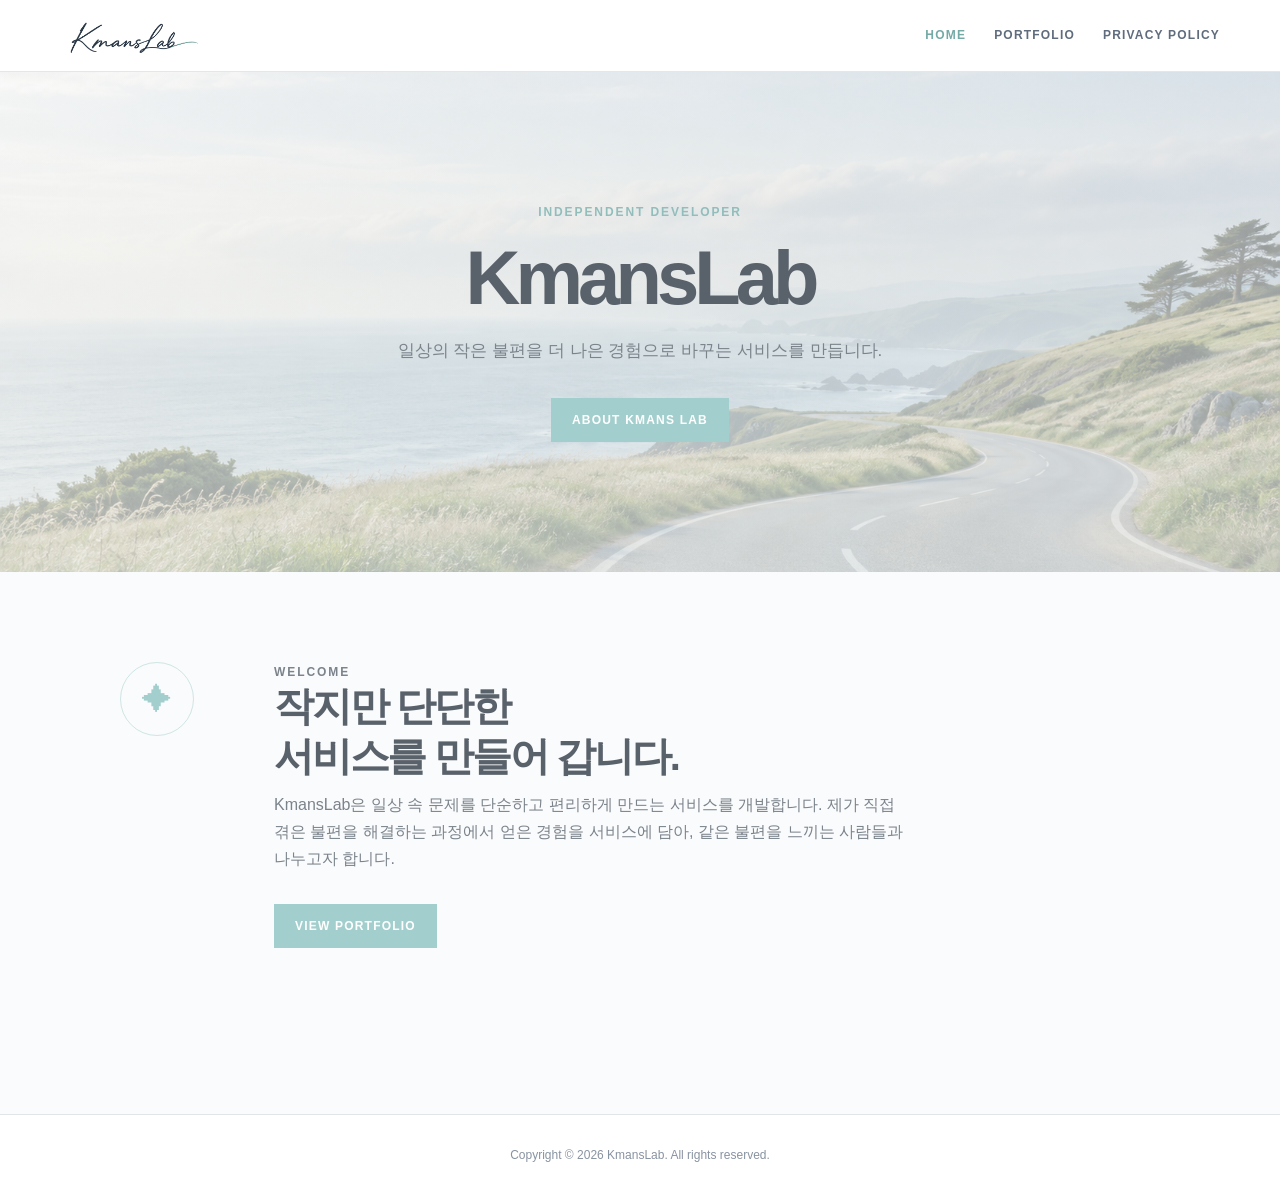
==== index.html @ 97454b63 "Add files via upload" ====
<!doctype html>
<html lang="ko"><head><meta charset="utf-8"><meta name="viewport" content="width=device-width, initial-scale=1"><meta name="description" content="KmansLab 앱 포트폴리오"><title>KmansLab</title><link rel="icon" type="image/png" href="image/kmanslab-favicon-k.png"><link rel="stylesheet" href="site.css"></head>
<body><header class="site-header"><a class="brand" href="index.html" aria-label="KmansLab 홈" aria-current="page"><img class="brand-icon" src="image/kmanslab-wordmark.png" alt="KmansLab"></a><nav class="nav" aria-label="주요 메뉴"><a href="index.html" aria-current="page">HOME</a><a href="portfolio.html">PORTFOLIO</a><a href="privacy_policy.html">PRIVACY POLICY</a></nav></header>
<main><section class="hero"><div class="hero-inner"><p class="eyebrow">Independent Developer</p><h1>KmansLab</h1><p>일상의 작은 불편을 더 나은 경험으로 바꾸는 서비스를 만듭니다.</p><a class="button" href="#about">ABOUT KMANS LAB</a></div></section><section class="content" id="about"><div class="intro"><div class="section-symbol" aria-hidden="true">✦</div><div><p class="eyebrow">Welcome</p><h2>작지만 단단한<br>서비스를 만들어 갑니다.</h2><p>KmansLab은 일상 속 문제를 단순하고 편리하게 만드는 서비스를 개발합니다. 제가 직접 겪은 불편을 해결하는 과정에서 얻은 경험을 서비스에 담아, 같은 불편을 느끼는 사람들과 나누고자 합니다.</p><a class="button" href="portfolio.html">VIEW PORTFOLIO</a></div></div></section></main><footer>Copyright © 2026 KmansLab. All rights reserved.</footer></body></html>
---- site.css ----
:root { --navy:#59616a; --paper:#fafbfc; --mist:#f3f5f7; --line:#e1e5e8; --muted:#7b838b; --coral:#9bcfcb; }
* { box-sizing:border-box; }
html { scroll-behavior:smooth; }
body { margin:0; overflow-x:hidden; color:var(--navy); background:var(--paper); font-family:-apple-system,BlinkMacSystemFont,"Apple SD Gothic Neo","Noto Sans KR",sans-serif; line-height:1.7; }
img { max-width:100%; }
a { color:inherit; }
.site-header { position:sticky; z-index:10; top:0; display:flex; align-items:center; justify-content:space-between; height:72px; padding:0 max(24px,calc((100vw - 1160px)/2)); border-bottom:1px solid rgba(225,229,232,.9); background:rgba(255,255,255,.92); -webkit-backdrop-filter:blur(14px); backdrop-filter:blur(14px); }
.brand { display:inline-flex; align-items:center; color:var(--navy); text-decoration:none; }
.brand-icon { display:block; width:154px; height:48px; object-fit:contain; object-position:left center; }
.nav { display:flex; align-items:center; gap:28px; }
.nav a { min-height:44px; display:inline-flex; align-items:center; color:#5f6c7e; font-size:12px; font-weight:750; letter-spacing:.1em; text-decoration:none; white-space:nowrap; }
.nav a:hover,.nav a[aria-current="page"] { color:#74aaa6; }
.hero { display:grid; min-height:500px; place-items:center; padding:80px 24px; text-align:center; background-image:linear-gradient(rgba(250,252,252,.48),rgba(239,245,245,.66)),url("image/hero-coast.png"); background-position:center 55%; background-size:cover; }
.hero-inner { max-width:700px; color:var(--navy); }
.eyebrow { margin:0 0 16px; color:#91bdbb; font-size:12px; font-weight:800; letter-spacing:.16em; text-transform:uppercase; }
h1,h2,h3,p { margin-top:0; }
.hero h1 { margin-bottom:18px; font-size:clamp(42px,7vw,76px); letter-spacing:-.065em; line-height:1.06; }
.hero p:last-of-type { max-width:520px; margin:0 auto; color:var(--muted); font-size:17px; }
.button { display:inline-flex; min-height:44px; align-items:center; justify-content:center; margin-top:32px; padding:11px 21px; color:#fff; background:#a2cfcd; font-size:12px; font-weight:800; letter-spacing:.1em; text-decoration:none; }
.button:hover { background:#88bbb8; }
.content { width:min(100% - 48px,1040px); margin:0 auto; padding:90px 0; }
.intro { display:grid; grid-template-columns:120px 1fr; gap:34px; padding:0 0 76px; }
.section-symbol { display:grid; width:74px; height:74px; place-items:center; color:#a2cfcd; border:1px solid #cfe5e4; border-radius:50%; font-size:30px; }
.intro h2 { margin-bottom:10px; font-size:clamp(27px,4vw,40px); letter-spacing:-.055em; line-height:1.23; }
.intro p { max-width:640px; margin:0; color:var(--muted); }
.page-title { padding:88px 24px 58px; text-align:center; background:var(--mist); }
.page-title .section-symbol { margin:0 auto 17px; }
.page-title h1 { margin:0; font-size:clamp(32px,5vw,48px); letter-spacing:-.05em; }
.page-title p { margin:10px 0 0; color:var(--muted); }
.portfolio-grid { display:grid; grid-template-columns:repeat(3,1fr); gap:28px; }
.app-card { min-height:380px; padding:32px; border:1px solid var(--line); background:#fff; transition:transform .18s,box-shadow .18s; }
.app-card:hover { transform:translateY(-5px); box-shadow:0 15px 35px rgba(23,35,59,.1); }
.app-card-head { display:flex; align-items:center; justify-content:space-between; gap:16px; margin-bottom:42px; }
.app-icon { position:relative; display:grid; width:76px; height:76px; place-items:center; overflow:hidden; color:#fff; background:linear-gradient(145deg,#b9dedc,#94c6c3); border-radius:21px; box-shadow:0 10px 20px rgba(124,169,166,.18); font-size:25px; font-weight:800; letter-spacing:-.09em; }
.app-icon img { position:absolute; inset:0; width:100%; height:100%; object-fit:cover; }
.app-icon-fallback { position:relative; z-index:0; }
.app-card h2 { margin-bottom:12px; font-size:23px; letter-spacing:-.04em; }
.app-card p { color:var(--muted); font-size:15px; }
.platforms { display:flex; flex-wrap:wrap; gap:7px; margin-top:20px; }
.app-card-head .platforms { margin-top:0; }
.platform { padding:4px 9px; color:#719c9a; background:#eef8f7; border:1px solid #d7eeec; border-radius:999px; font-size:10px; font-weight:800; letter-spacing:.06em; }
.service-links { display:flex; flex-wrap:wrap; justify-content:center; gap:10px; margin-top:24px; }
.service-link { display:inline-flex; min-height:44px; align-items:center; gap:9px; padding:10px 14px; color:#667d7d; border:1px solid #cfe5e4; background:#f6fbfb; font-size:13px; font-weight:750; text-decoration:none; }
.service-link:hover { color:#4e8b88; border-color:#a2cfcd; background:#eef8f7; }
.service-link span { color:#9bcfcb; font-size:16px; line-height:1; }
.app-store-link { min-width:220px; justify-content:center; }
.future-card { display:grid; min-height:380px; place-items:center; padding:32px; color:var(--muted); border:1px dashed #bdc9d5; background:transparent; text-align:center; }
.future-card span { display:grid; width:52px; height:52px; place-items:center; margin:auto; color:#9bcfcb; border:1px solid #cfe5e4; border-radius:50%; font-size:24px; }
.future-card h2 { margin:18px 0 5px; color:var(--navy); font-size:19px; }
.future-card p { margin:0; font-size:14px; }
.policy { width:min(100% - 48px,790px); margin:70px auto 90px; padding:0 52px; }
.policy-note { margin:0 -52px 34px; padding:23px 52px; color:#657d7d; background:#f0f8f8; border-left:4px solid #a2cfcd; }
.policy-note strong { display:block; margin-bottom:3px; }
.policy section { padding:25px 0; border-bottom:1px solid var(--line); }
.policy h2 { margin-bottom:8px; font-size:17px; letter-spacing:-.025em; }
.policy p { margin-bottom:0; color:var(--muted); font-size:15px; }
.service-list { margin:14px 0 0; padding:0; color:var(--muted); list-style:none; font-size:15px; }
.service-list li { position:relative; padding-left:17px; }
.service-list li::before { position:absolute; top:.82em; left:0; width:5px; height:5px; background:#a2cfcd; border-radius:50%; content:""; }
.effective { padding:22px 0; color:var(--muted); font-size:13px; }
footer { padding:30px 24px; color:#8893a1; border-top:1px solid var(--line); background:#fff; font-size:12px; text-align:center; }
@media (max-width:900px) { .portfolio-grid { grid-template-columns:repeat(2,minmax(0,1fr)); gap:20px; } }
@media (max-width:700px) {
  .site-header { height:auto; min-height:98px; flex-direction:column; justify-content:center; padding:calc(8px + env(safe-area-inset-top)) 16px 0; }
  .brand-icon { width:142px; height:42px; object-position:center; }
  .nav { width:calc(100% + 32px); justify-content:center; gap:0; border-top:1px solid rgba(225,229,232,.75); }
  .nav a { flex:1; justify-content:center; min-height:42px; padding:0 4px; font-size:10px; letter-spacing:.045em; }
  .hero { min-height:min(620px,calc(100svh - 98px)); padding:64px 20px; background-position:58% center; }
  .hero h1 { margin-bottom:16px; font-size:clamp(40px,14vw,58px); }
  .hero p:last-of-type { font-size:16px; line-height:1.75; }
  .content { width:min(100% - 32px,1040px); padding:58px 0; }
  .intro { grid-template-columns:1fr; gap:20px; padding-bottom:44px; }
  .intro h2 { font-size:clamp(28px,9vw,36px); }
  .section-symbol { width:62px; height:62px; font-size:25px; }
  .portfolio-grid { grid-template-columns:1fr; gap:18px; }
  .app-card,.future-card { min-height:0; padding:25px; }
  .app-card-head { margin-bottom:28px; }
  .app-icon { width:70px; height:70px; border-radius:19px; }
  .future-card { min-height:260px; }
  .page-title { padding:52px 18px 38px; }
  .page-title h1 { font-size:clamp(30px,10vw,40px); }
  .page-title p { font-size:15px; }
  .policy { width:min(100% - 32px,790px); margin:38px auto 56px; padding:0; }
  .policy-note { margin:0 0 22px; padding:20px; border-left-width:3px; }
  .policy section { padding:22px 0; }
  .policy h2 { font-size:16px; line-height:1.55; }
  .policy p,.service-list { font-size:15px; }
  footer { padding:26px 18px; }
}
@media (max-width:380px) {
  .site-header { padding-right:12px; padding-left:12px; }
  .nav { width:calc(100% + 24px); }
  .nav a { font-size:9px; letter-spacing:.02em; }
  .hero { padding-right:16px; padding-left:16px; }
  .content,.policy { width:calc(100% - 28px); }
  .app-card,.future-card { padding:22px; }
}
@media (prefers-reduced-motion:reduce) { html { scroll-behavior:auto; } .app-card { transition:none; } }
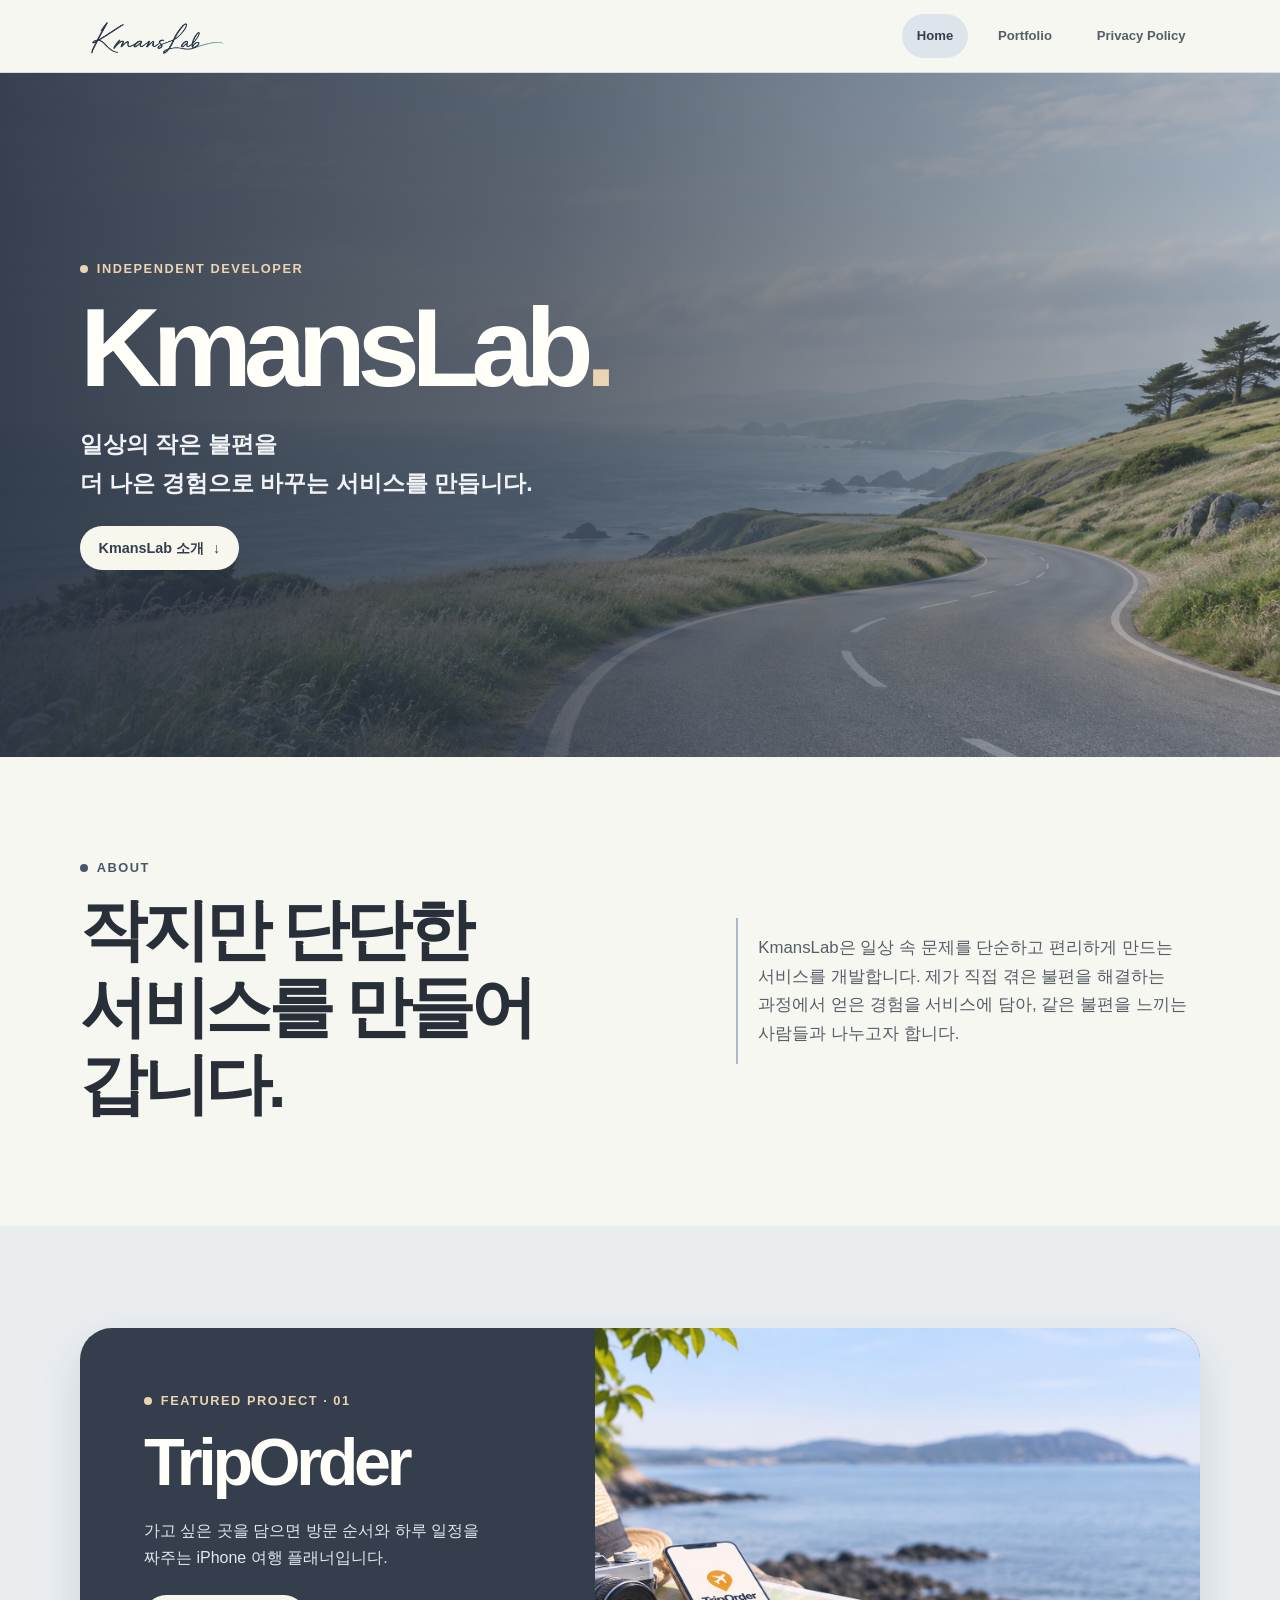
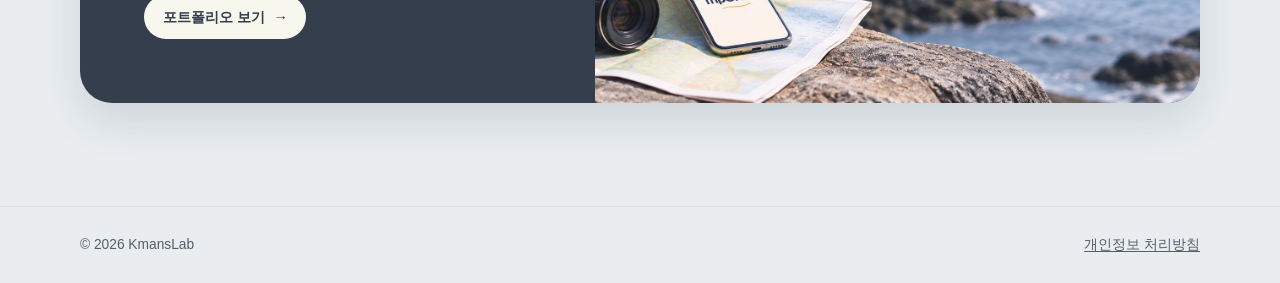
==== commit 43f6b6b6: "Add files via upload" ====
--- a/index.html
+++ b/index.html
@@ -1,4 +1,72 @@
 <!doctype html>
-<html lang="ko"><head><meta charset="utf-8"><meta name="viewport" content="width=device-width, initial-scale=1"><meta name="description" content="KmansLab 앱 포트폴리오"><title>KmansLab</title><link rel="icon" type="image/png" href="image/kmanslab-favicon-k.png"><link rel="stylesheet" href="site.css"></head>
-<body><header class="site-header"><a class="brand" href="index.html" aria-label="KmansLab 홈" aria-current="page"><img class="brand-icon" src="image/kmanslab-wordmark.png" alt="KmansLab"></a><nav class="nav" aria-label="주요 메뉴"><a href="index.html" aria-current="page">HOME</a><a href="portfolio.html">PORTFOLIO</a><a href="privacy_policy.html">PRIVACY POLICY</a></nav></header>
-<main><section class="hero"><div class="hero-inner"><p class="eyebrow">Independent Developer</p><h1>KmansLab</h1><p>일상의 작은 불편을 더 나은 경험으로 바꾸는 서비스를 만듭니다.</p><a class="button" href="#about">ABOUT KMANS LAB</a></div></section><section class="content" id="about"><div class="intro"><div class="section-symbol" aria-hidden="true">✦</div><div><p class="eyebrow">Welcome</p><h2>작지만 단단한<br>서비스를 만들어 갑니다.</h2><p>KmansLab은 일상 속 문제를 단순하고 편리하게 만드는 서비스를 개발합니다. 제가 직접 겪은 불편을 해결하는 과정에서 얻은 경험을 서비스에 담아, 같은 불편을 느끼는 사람들과 나누고자 합니다.</p><a class="button" href="portfolio.html">VIEW PORTFOLIO</a></div></div></section></main><footer>Copyright © 2026 KmansLab. All rights reserved.</footer></body></html>
+<html lang="ko">
+<head>
+  <meta charset="utf-8">
+  <meta name="viewport" content="width=device-width, initial-scale=1">
+  <meta name="description" content="일상의 작은 불편을 더 나은 경험으로 바꾸는 KmansLab의 서비스 포트폴리오">
+  <meta name="theme-color" content="#f7f7f1">
+  <title>KmansLab</title>
+  <link rel="icon" type="image/png" href="image/kmanslab-favicon-k.png">
+  <link rel="stylesheet" href="site.css">
+  <script src="site-motion.js" defer></script>
+</head>
+<body>
+  <a class="skip-link" href="#main">본문으로 건너뛰기</a>
+  <header class="site-header">
+    <div class="wrap header-inner">
+      <a class="brand" href="index.html" aria-label="KmansLab 홈">
+        <img src="image/kmanslab-wordmark.png" alt="" width="150" height="50">
+      </a>
+      <nav class="nav" aria-label="주요 메뉴">
+        <a href="index.html" aria-current="page">Home</a>
+        <a href="portfolio.html">Portfolio</a>
+        <a href="privacy_policy.html">Privacy Policy</a>
+      </nav>
+    </div>
+  </header>
+  <main id="main" tabindex="-1">
+    <section class="hero" aria-labelledby="home-title">
+      <div class="wrap hero-inner">
+        <div data-reveal>
+          <p class="eyebrow">Independent developer</p>
+          <h1 id="home-title">KmansLab<span>.</span></h1>
+          <p class="hero-description">일상의 작은 불편을<br>더 나은 경험으로 바꾸는 서비스를 만듭니다.</p>
+          <a class="button button-light" href="#about">KmansLab 소개 <span aria-hidden="true">↓</span></a>
+        </div>
+      </div>
+    </section>
+
+    <section class="wrap about section-space" id="about" aria-labelledby="about-title">
+      <div data-reveal>
+        <p class="eyebrow">About</p>
+        <h2 id="about-title">작지만 단단한<br>서비스를 만들어 갑니다.</h2>
+      </div>
+      <div class="about-copy" data-reveal>
+        <p>KmansLab은 일상 속 문제를 단순하고 편리하게 만드는 서비스를 개발합니다. 제가 직접 겪은 불편을 해결하는 과정에서 얻은 경험을 서비스에 담아, 같은 불편을 느끼는 사람들과 나누고자 합니다.</p>
+      </div>
+    </section>
+
+    <section class="feature-band section-space" aria-labelledby="featured-title">
+      <div class="wrap">
+        <article class="featured" data-reveal>
+          <div class="featured-copy">
+            <p class="eyebrow">Featured project · 01</p>
+            <h2 id="featured-title">TripOrder</h2>
+            <p>가고 싶은 곳을 담으면 방문 순서와 하루 일정을 짜주는 iPhone 여행 플래너입니다.</p>
+            <a class="button button-light" href="portfolio.html">포트폴리오 보기 <span aria-hidden="true">→</span></a>
+          </div>
+          <div class="featured-image">
+            <img src="image/triporder-coast-feature.jpg" alt="TripOrder가 표시된 휴대전화와 지도, 카메라가 놓인 바닷가 여행 준비 장면" width="1774" height="887" loading="lazy">
+          </div>
+        </article>
+      </div>
+    </section>
+  </main>
+  <footer class="site-footer">
+    <div class="wrap footer-inner">
+      <p>© 2026 KmansLab</p>
+      <a href="privacy_policy.html">개인정보 처리방침</a>
+    </div>
+  </footer>
+</body>
+</html>
--- a/site.css
+++ b/site.css
@@ -1,98 +1,364 @@
-:root { --navy:#59616a; --paper:#fafbfc; --mist:#f3f5f7; --line:#e1e5e8; --muted:#7b838b; --coral:#9bcfcb; }
-* { box-sizing:border-box; }
-html { scroll-behavior:smooth; }
-body { margin:0; overflow-x:hidden; color:var(--navy); background:var(--paper); font-family:-apple-system,BlinkMacSystemFont,"Apple SD Gothic Neo","Noto Sans KR",sans-serif; line-height:1.7; }
-img { max-width:100%; }
-a { color:inherit; }
-.site-header { position:sticky; z-index:10; top:0; display:flex; align-items:center; justify-content:space-between; height:72px; padding:0 max(24px,calc((100vw - 1160px)/2)); border-bottom:1px solid rgba(225,229,232,.9); background:rgba(255,255,255,.92); -webkit-backdrop-filter:blur(14px); backdrop-filter:blur(14px); }
-.brand { display:inline-flex; align-items:center; color:var(--navy); text-decoration:none; }
-.brand-icon { display:block; width:154px; height:48px; object-fit:contain; object-position:left center; }
-.nav { display:flex; align-items:center; gap:28px; }
-.nav a { min-height:44px; display:inline-flex; align-items:center; color:#5f6c7e; font-size:12px; font-weight:750; letter-spacing:.1em; text-decoration:none; white-space:nowrap; }
-.nav a:hover,.nav a[aria-current="page"] { color:#74aaa6; }
-.hero { display:grid; min-height:500px; place-items:center; padding:80px 24px; text-align:center; background-image:linear-gradient(rgba(250,252,252,.48),rgba(239,245,245,.66)),url("image/hero-coast.png"); background-position:center 55%; background-size:cover; }
-.hero-inner { max-width:700px; color:var(--navy); }
-.eyebrow { margin:0 0 16px; color:#91bdbb; font-size:12px; font-weight:800; letter-spacing:.16em; text-transform:uppercase; }
-h1,h2,h3,p { margin-top:0; }
-.hero h1 { margin-bottom:18px; font-size:clamp(42px,7vw,76px); letter-spacing:-.065em; line-height:1.06; }
-.hero p:last-of-type { max-width:520px; margin:0 auto; color:var(--muted); font-size:17px; }
-.button { display:inline-flex; min-height:44px; align-items:center; justify-content:center; margin-top:32px; padding:11px 21px; color:#fff; background:#a2cfcd; font-size:12px; font-weight:800; letter-spacing:.1em; text-decoration:none; }
-.button:hover { background:#88bbb8; }
-.content { width:min(100% - 48px,1040px); margin:0 auto; padding:90px 0; }
-.intro { display:grid; grid-template-columns:120px 1fr; gap:34px; padding:0 0 76px; }
-.section-symbol { display:grid; width:74px; height:74px; place-items:center; color:#a2cfcd; border:1px solid #cfe5e4; border-radius:50%; font-size:30px; }
-.intro h2 { margin-bottom:10px; font-size:clamp(27px,4vw,40px); letter-spacing:-.055em; line-height:1.23; }
-.intro p { max-width:640px; margin:0; color:var(--muted); }
-.page-title { padding:88px 24px 58px; text-align:center; background:var(--mist); }
-.page-title .section-symbol { margin:0 auto 17px; }
-.page-title h1 { margin:0; font-size:clamp(32px,5vw,48px); letter-spacing:-.05em; }
-.page-title p { margin:10px 0 0; color:var(--muted); }
-.portfolio-grid { display:grid; grid-template-columns:repeat(3,1fr); gap:28px; }
-.app-card { min-height:380px; padding:32px; border:1px solid var(--line); background:#fff; transition:transform .18s,box-shadow .18s; }
-.app-card:hover { transform:translateY(-5px); box-shadow:0 15px 35px rgba(23,35,59,.1); }
-.app-card-head { display:flex; align-items:center; justify-content:space-between; gap:16px; margin-bottom:42px; }
-.app-icon { position:relative; display:grid; width:76px; height:76px; place-items:center; overflow:hidden; color:#fff; background:linear-gradient(145deg,#b9dedc,#94c6c3); border-radius:21px; box-shadow:0 10px 20px rgba(124,169,166,.18); font-size:25px; font-weight:800; letter-spacing:-.09em; }
-.app-icon img { position:absolute; inset:0; width:100%; height:100%; object-fit:cover; }
-.app-icon-fallback { position:relative; z-index:0; }
-.app-card h2 { margin-bottom:12px; font-size:23px; letter-spacing:-.04em; }
-.app-card p { color:var(--muted); font-size:15px; }
-.platforms { display:flex; flex-wrap:wrap; gap:7px; margin-top:20px; }
-.app-card-head .platforms { margin-top:0; }
-.platform { padding:4px 9px; color:#719c9a; background:#eef8f7; border:1px solid #d7eeec; border-radius:999px; font-size:10px; font-weight:800; letter-spacing:.06em; }
-.service-links { display:flex; flex-wrap:wrap; justify-content:center; gap:10px; margin-top:24px; }
-.service-link { display:inline-flex; min-height:44px; align-items:center; gap:9px; padding:10px 14px; color:#667d7d; border:1px solid #cfe5e4; background:#f6fbfb; font-size:13px; font-weight:750; text-decoration:none; }
-.service-link:hover { color:#4e8b88; border-color:#a2cfcd; background:#eef8f7; }
-.service-link span { color:#9bcfcb; font-size:16px; line-height:1; }
-.app-store-link { min-width:220px; justify-content:center; }
-.future-card { display:grid; min-height:380px; place-items:center; padding:32px; color:var(--muted); border:1px dashed #bdc9d5; background:transparent; text-align:center; }
-.future-card span { display:grid; width:52px; height:52px; place-items:center; margin:auto; color:#9bcfcb; border:1px solid #cfe5e4; border-radius:50%; font-size:24px; }
-.future-card h2 { margin:18px 0 5px; color:var(--navy); font-size:19px; }
-.future-card p { margin:0; font-size:14px; }
-.policy { width:min(100% - 48px,790px); margin:70px auto 90px; padding:0 52px; }
-.policy-note { margin:0 -52px 34px; padding:23px 52px; color:#657d7d; background:#f0f8f8; border-left:4px solid #a2cfcd; }
-.policy-note strong { display:block; margin-bottom:3px; }
-.policy section { padding:25px 0; border-bottom:1px solid var(--line); }
-.policy h2 { margin-bottom:8px; font-size:17px; letter-spacing:-.025em; }
-.policy p { margin-bottom:0; color:var(--muted); font-size:15px; }
-.service-list { margin:14px 0 0; padding:0; color:var(--muted); list-style:none; font-size:15px; }
-.service-list li { position:relative; padding-left:17px; }
-.service-list li::before { position:absolute; top:.82em; left:0; width:5px; height:5px; background:#a2cfcd; border-radius:50%; content:""; }
-.effective { padding:22px 0; color:var(--muted); font-size:13px; }
-footer { padding:30px 24px; color:#8893a1; border-top:1px solid var(--line); background:#fff; font-size:12px; text-align:center; }
-@media (max-width:900px) { .portfolio-grid { grid-template-columns:repeat(2,minmax(0,1fr)); gap:20px; } }
-@media (max-width:700px) {
-  .site-header { height:auto; min-height:98px; flex-direction:column; justify-content:center; padding:calc(8px + env(safe-area-inset-top)) 16px 0; }
-  .brand-icon { width:142px; height:42px; object-position:center; }
-  .nav { width:calc(100% + 32px); justify-content:center; gap:0; border-top:1px solid rgba(225,229,232,.75); }
-  .nav a { flex:1; justify-content:center; min-height:42px; padding:0 4px; font-size:10px; letter-spacing:.045em; }
-  .hero { min-height:min(620px,calc(100svh - 98px)); padding:64px 20px; background-position:58% center; }
-  .hero h1 { margin-bottom:16px; font-size:clamp(40px,14vw,58px); }
-  .hero p:last-of-type { font-size:16px; line-height:1.75; }
-  .content { width:min(100% - 32px,1040px); padding:58px 0; }
-  .intro { grid-template-columns:1fr; gap:20px; padding-bottom:44px; }
-  .intro h2 { font-size:clamp(28px,9vw,36px); }
-  .section-symbol { width:62px; height:62px; font-size:25px; }
-  .portfolio-grid { grid-template-columns:1fr; gap:18px; }
-  .app-card,.future-card { min-height:0; padding:25px; }
-  .app-card-head { margin-bottom:28px; }
-  .app-icon { width:70px; height:70px; border-radius:19px; }
-  .future-card { min-height:260px; }
-  .page-title { padding:52px 18px 38px; }
-  .page-title h1 { font-size:clamp(30px,10vw,40px); }
-  .page-title p { font-size:15px; }
-  .policy { width:min(100% - 32px,790px); margin:38px auto 56px; padding:0; }
-  .policy-note { margin:0 0 22px; padding:20px; border-left-width:3px; }
-  .policy section { padding:22px 0; }
-  .policy h2 { font-size:16px; line-height:1.55; }
-  .policy p,.service-list { font-size:15px; }
-  footer { padding:26px 18px; }
-}
-@media (max-width:380px) {
-  .site-header { padding-right:12px; padding-left:12px; }
-  .nav { width:calc(100% + 24px); }
-  .nav a { font-size:9px; letter-spacing:.02em; }
-  .hero { padding-right:16px; padding-left:16px; }
-  .content,.policy { width:calc(100% - 28px); }
-  .app-card,.future-card { padding:22px; }
-}
-@media (prefers-reduced-motion:reduce) { html { scroll-behavior:auto; } .app-card { transition:none; } }
+:root {
+  --ink: #292f38;
+  --muted: #565e68;
+  --paper: #f7f7f1;
+  --surface: #fffef9;
+  --line: #d8dce1;
+  --accent: #47576b;
+  --deep: #343e4d;
+  --champagne: #ebd4b3;
+  --tint: #e9edf0;
+  --tint-strong: #dde4eb;
+  --width: 70rem;
+  --gutter: clamp(1rem, 4vw, 2rem);
+}
+
+*, *::before, *::after { box-sizing: border-box; }
+html { scroll-behavior: smooth; scroll-padding-top: 6rem; }
+body {
+  margin: 0;
+  background: var(--paper);
+  color: var(--ink);
+  font-family: -apple-system, BlinkMacSystemFont, "Apple SD Gothic Neo", "Malgun Gothic", sans-serif;
+  line-height: 1.7;
+  word-break: keep-all;
+  overflow-wrap: anywhere;
+}
+main:focus { outline: none; }
+p, h1, h2 { margin: 0; }
+a { color: inherit; }
+a:focus-visible { outline: 3px solid #926c49; outline-offset: 4px; }
+img { display: block; max-width: 100%; }
+.wrap { width: min(calc(100% - var(--gutter) * 2), var(--width)); margin-inline: auto; }
+.section-space { padding-block: clamp(3.25rem, 8vw, 6.5rem); }
+.skip-link {
+  position: fixed;
+  z-index: 20;
+  top: .5rem;
+  left: .5rem;
+  padding: .5rem 1rem;
+  transform: translateY(-150%);
+  background: var(--surface);
+}
+.skip-link:focus { transform: none; }
+
+.site-header {
+  position: sticky;
+  z-index: 10;
+  top: 0;
+  border-bottom: 1px solid var(--line);
+  background: #f7f7f1f5;
+  -webkit-backdrop-filter: blur(14px);
+  backdrop-filter: blur(14px);
+}
+.header-inner, .nav { display: flex; align-items: center; }
+.header-inner { min-height: 4.5rem; justify-content: space-between; gap: .5rem 1rem; }
+.brand { display: block; padding: .25rem 0; }
+.brand img { width: 9.4rem; height: auto; }
+.nav { gap: clamp(.25rem, 2vw, 1rem); }
+.nav a {
+  display: inline-flex;
+  align-items: center;
+  justify-content: center;
+  min-height: 44px;
+  padding: .45rem .9rem;
+  border-radius: 2rem;
+  color: var(--muted);
+  font-size: .82rem;
+  font-weight: 750;
+  text-decoration: none;
+  white-space: nowrap;
+}
+.nav a:hover { color: var(--ink); background: var(--tint); }
+.nav a[aria-current="page"] { background: var(--tint-strong); color: var(--deep); }
+
+.eyebrow {
+  display: flex;
+  align-items: center;
+  gap: .55rem;
+  margin-bottom: .9rem;
+  color: var(--accent);
+  font-size: .8rem;
+  font-weight: 800;
+  letter-spacing: .12em;
+  line-height: 1.4;
+  text-transform: uppercase;
+}
+.eyebrow::before {
+  flex: none;
+  width: .5rem;
+  height: .5rem;
+  border-radius: 50%;
+  background: currentColor;
+  content: "";
+}
+.button {
+  display: inline-flex;
+  align-items: center;
+  justify-content: center;
+  gap: .55rem;
+  min-height: 44px;
+  padding: .65rem 1.1rem;
+  border: 1px solid transparent;
+  border-radius: 2rem;
+  font-size: .9rem;
+  font-weight: 750;
+  line-height: 1.4;
+  text-align: center;
+  text-decoration: none;
+  transition: background-color .18s, border-color .18s, color .18s;
+}
+.button-light { background: #f7f7ed; color: var(--deep); }
+.button-light:hover { background: var(--champagne); }
+.button-primary { background: var(--accent); color: white; }
+.button-primary:hover { background: var(--deep); }
+.button-outline { border-color: #abb7c5; background: transparent; color: var(--deep); }
+.button-outline:hover { background: var(--tint); border-color: #7f90a4; }
+
+.hero {
+  display: grid;
+  align-items: center;
+  min-height: clamp(32rem, 76svh, 49rem);
+  padding-block: clamp(4.5rem, 11vw, 9rem);
+  background:
+    linear-gradient(90deg, #263141eb 0%, #263141b3 42%, #26314129 100%),
+    url("image/hero-coast.png") center 55% / cover var(--deep);
+  color: #fffef9;
+}
+.hero-inner { display: grid; }
+.hero h1, .page-title h1 {
+  font-size: clamp(3rem, 9vw, 7rem);
+  font-weight: 850;
+  letter-spacing: -.075em;
+  line-height: 1;
+}
+.hero .eyebrow, .portfolio-title .eyebrow, .featured .eyebrow { color: var(--champagne); }
+.hero h1 span { color: var(--champagne); }
+.hero-description {
+  max-width: 30rem;
+  margin-top: 1.3rem;
+  color: #f0f2f5;
+  font-size: clamp(1.05rem, 2.5vw, 1.45rem);
+  font-weight: 600;
+  line-height: 1.65;
+}
+.hero .button, .featured .button { margin-top: 1.5rem; }
+.about {
+  display: grid;
+  grid-template-columns: minmax(0, 1fr) minmax(0, .8fr);
+  align-items: center;
+  gap: clamp(1rem, 6vw, 5rem);
+}
+.about h2, .featured h2 {
+  font-size: clamp(2.15rem, 5.2vw, 4.25rem);
+  font-weight: 820;
+  letter-spacing: -.065em;
+  line-height: 1.16;
+}
+.about-copy { padding: 1rem 0 1rem 1.25rem; border-left: 2px solid #aab8c7; color: var(--muted); font-size: 1.05rem; }
+.feature-band { background: var(--tint); }
+.featured {
+  display: grid;
+  grid-template-columns: minmax(0, .85fr) minmax(0, 1fr);
+  overflow: hidden;
+  border-radius: clamp(1.3rem, 4vw, 2rem);
+  background: var(--deep);
+  color: #fffef8;
+  box-shadow: 0 18px 42px #28384d22;
+}
+.featured-copy { padding: clamp(1.5rem, 5vw, 4rem); }
+.featured-copy > p:not(.eyebrow) { max-width: 23rem; margin-top: .95rem; color: #e2e7ee; }
+.featured-image {
+  position: relative;
+  isolation: isolate;
+  display: grid;
+  min-height: 19rem;
+  align-items: end;
+  justify-items: end;
+  padding: clamp(1rem, 3vw, 1.5rem);
+  background: #b4c1ce;
+}
+.featured-image img { z-index: -1; }
+.featured-image img, .project-cover img { position: absolute; inset: 0; width: 100%; height: 100%; object-fit: cover; object-position: center 56%; }
+.featured-image img { object-position: 28% center; }
+.page-title { position: relative; isolation: isolate; overflow: hidden; }
+.portfolio-title { background: radial-gradient(ellipse at 86% 25%, #566477 0%, transparent 70%), var(--deep); color: #fffef9; }
+.privacy-title { background: radial-gradient(ellipse at 85% 12%, #cbd5df 0%, transparent 73%), #edefef; }
+.title-inner {
+  position: relative;
+  display: grid;
+  grid-template-columns: minmax(0, 1fr) auto;
+  align-items: center;
+  gap: 1rem;
+  padding-block: clamp(3.25rem, 9vw, 7rem);
+}
+.page-title h1 { font-size: clamp(2.6rem, 7.5vw, 5.75rem); }
+.privacy-title h1 { font-size: clamp(2.25rem, 6.25vw, 4.7rem); }
+.title-description { margin-top: 1.1rem; color: var(--muted); font-size: clamp(1rem, 2vw, 1.2rem); }
+.portfolio-title .title-description { color: #e2e7ee; }
+.title-art {
+  position: relative;
+  display: grid;
+  width: clamp(7rem, 19vw, 13rem);
+  aspect-ratio: 1;
+  place-items: center;
+  border: 1px solid currentColor;
+  border-radius: 50%;
+  color: #d9e0ea;
+}
+.title-art::before, .title-art::after {
+  position: absolute;
+  inset: 12%;
+  border: 1px solid currentColor;
+  border-radius: 50%;
+  opacity: .32;
+  content: "";
+}
+.title-art::after { inset: -13%; opacity: .23; }
+.title-art span { font-size: clamp(2.6rem, 9vw, 5.3rem); font-weight: 800; letter-spacing: -.09em; line-height: 1; }
+.privacy-title .title-art { color: var(--accent); }
+.title-art svg { width: 45%; fill: none; stroke: currentColor; stroke-width: 2.5; stroke-linecap: round; stroke-linejoin: round; }
+
+.portfolio-grid { display: grid; grid-template-columns: minmax(0, 1.5fr) minmax(0, 1fr); gap: clamp(1rem, 3vw, 1.75rem); }
+.project-card, .future-card { min-width: 0; border: 1px solid var(--line); border-radius: 1.5rem; }
+.project-card { overflow: hidden; background: var(--surface); box-shadow: 0 12px 36px #28384d14; }
+.project-cover { position: relative; min-height: clamp(11rem, 24vw, 16rem); background: #b4c1ce; }
+.project-cover::after {
+  position: absolute;
+  inset: 0;
+  background: linear-gradient(180deg, #28384d80, transparent 65%);
+  content: "";
+}
+.cover-label {
+  position: absolute;
+  z-index: 1;
+  top: 1rem;
+  left: 1rem;
+  padding: .3rem .7rem;
+  border: 1px solid #ffffff8f;
+  border-radius: 2rem;
+  background: #343e4deb;
+  color: white;
+  font-size: .75rem;
+  font-weight: 750;
+  letter-spacing: .065em;
+  text-transform: uppercase;
+}
+.project-body { padding: clamp(1.25rem, 4vw, 2rem); }
+.project-heading { display: flex; align-items: center; flex-wrap: wrap; gap: .75rem; }
+.app-icon { flex: none; width: 3.75rem; height: 3.75rem; border-radius: 1rem; object-fit: cover; }
+.project-heading h2 { font-size: clamp(1.6rem, 4vw, 2.4rem); letter-spacing: -.06em; line-height: 1.15; }
+.platform {
+  margin-left: auto;
+  padding: .18rem .62rem;
+  border: 1px solid var(--line);
+  border-radius: 2rem;
+  background: var(--tint);
+  color: var(--deep);
+  font-size: .8rem;
+  font-weight: 800;
+}
+.project-body > p { max-width: 32rem; margin-top: 1rem; color: var(--muted); }
+.service-links { display: flex; flex-wrap: wrap; gap: .55rem; margin-top: 1.4rem; }
+.service-links .button { flex: 1 1 8rem; padding-inline: .6rem; }
+.future-card {
+  display: grid;
+  align-content: space-between;
+  gap: 2rem;
+  min-height: 17rem;
+  padding: clamp(1.25rem, 4vw, 2rem);
+  background: radial-gradient(ellipse at top right, var(--tint-strong), transparent 75%), #eeefef;
+}
+.future-mark {
+  display: grid;
+  width: clamp(3.5rem, 8vw, 6rem);
+  aspect-ratio: 1;
+  place-items: center;
+  border: 1px solid #aab8c7;
+  border-radius: 50%;
+  color: var(--accent);
+  font-size: clamp(1.75rem, 5vw, 3.1rem);
+  line-height: 1;
+}
+.future-card h2 { font-size: clamp(1.65rem, 4vw, 2.35rem); letter-spacing: -.05em; line-height: 1.2; }
+.future-card p:not(.eyebrow) { margin-top: .6rem; color: var(--muted); }
+
+.policy-layout { display: grid; grid-template-columns: minmax(0, 13rem) minmax(0, 1fr); align-items: start; gap: clamp(1rem, 4vw, 3rem); }
+.policy-nav {
+  position: sticky;
+  top: 6rem;
+  display: grid;
+  gap: .15rem;
+  padding: 1rem;
+  border: 1px solid var(--line);
+  border-radius: 1rem;
+  background: var(--tint);
+}
+.policy-nav .eyebrow { margin-bottom: .35rem; }
+.policy-nav a { display: flex; align-items: center; min-height: 36px; padding: .3rem .35rem; border-radius: .35rem; color: var(--accent); font-size: .86rem; text-decoration: none; }
+.policy-nav a:hover { background: var(--tint-strong); color: var(--ink); text-decoration: underline; }
+.policy { min-width: 0; padding: clamp(.85rem, 4vw, 2rem); border: 1px solid var(--line); border-radius: 1.5rem; background: var(--surface); box-shadow: 0 10px 36px #28384d0c; }
+.policy-note { padding: clamp(1rem, 3vw, 1.5rem); border-radius: .9rem; background: var(--tint); }
+.policy h2 { margin-bottom: .45rem; font-size: clamp(1.04rem, 2vw, 1.2rem); letter-spacing: -.025em; line-height: 1.45; }
+.policy p { color: var(--muted); }
+.service-list { margin-block: .5rem; padding-inline-start: 1.25rem; color: var(--accent); font-weight: 750; }
+.policy-clause {
+  display: grid;
+  grid-template-columns: 2.1rem minmax(0, 1fr);
+  gap: .75rem;
+  padding-block: 1.35rem;
+  border-bottom: 1px solid var(--line);
+}
+.policy-clause:last-child { padding-bottom: 0; border-bottom: 0; }
+.clause-number {
+  display: grid;
+  height: 2rem;
+  place-items: center;
+  border: 1px solid var(--line);
+  border-radius: .55rem;
+  background: var(--tint);
+  color: var(--accent);
+  font-size: .8rem;
+  font-weight: 850;
+  font-variant-numeric: tabular-nums;
+}
+.site-footer { border-top: 1px solid var(--line); background: var(--tint); color: var(--muted); font-size: .86rem; }
+.footer-inner { display: flex; justify-content: space-between; align-items: center; flex-wrap: wrap; gap: .5rem 1rem; padding-block: 1rem; }
+.site-footer a { display: inline-flex; align-items: center; min-height: 44px; text-underline-offset: .18em; }
+
+@media (max-width: 46rem) {
+  html { scroll-padding-top: 7.5rem; }
+  .header-inner { flex-direction: column; justify-content: center; gap: 0; padding-top: .3rem; }
+  .brand img { width: 8rem; }
+  .nav { justify-content: center; flex-wrap: wrap; gap: .1rem; padding-bottom: .3rem; }
+  .nav a { padding-inline: .7rem; }
+  .hero {
+    min-height: clamp(29rem, 70svh, 40rem);
+    background-image: linear-gradient(90deg, #263141df, #26314170), url("image/hero-coast.png");
+    background-position: 58% center;
+  }
+  .about, .featured, .portfolio-grid, .policy-layout { grid-template-columns: minmax(0, 1fr); }
+  .featured-image { min-height: 15rem; }
+  .title-inner { isolation: isolate; grid-template-columns: minmax(0, 1fr); }
+  .title-art { position: absolute; z-index: -1; top: 16%; right: 0; opacity: .25; }
+  .policy-nav { position: static; grid-template-columns: repeat(2, minmax(0, 1fr)); }
+  .policy-nav .eyebrow { grid-column: 1 / -1; }
+}
+@media (max-width: 23rem) {
+  .service-links .button { flex-basis: 6rem; }
+  .policy-clause { grid-template-columns: 1.7rem minmax(0, 1fr); gap: .45rem; }
+}
+
+@media screen and (prefers-reduced-motion: no-preference) {
+  [data-reveal] {
+    transition: opacity .42s ease, transform .5s cubic-bezier(.2, .65, .3, 1);
+  }
+  [data-reveal].is-outside:not(:focus-within):not(:target) {
+    opacity: 0;
+    transform: translateY(min(1rem, 7%));
+  }
+}
+@media (prefers-reduced-motion: reduce) {
+  html { scroll-behavior: auto; }
+  .button { transition: none; }
+}
